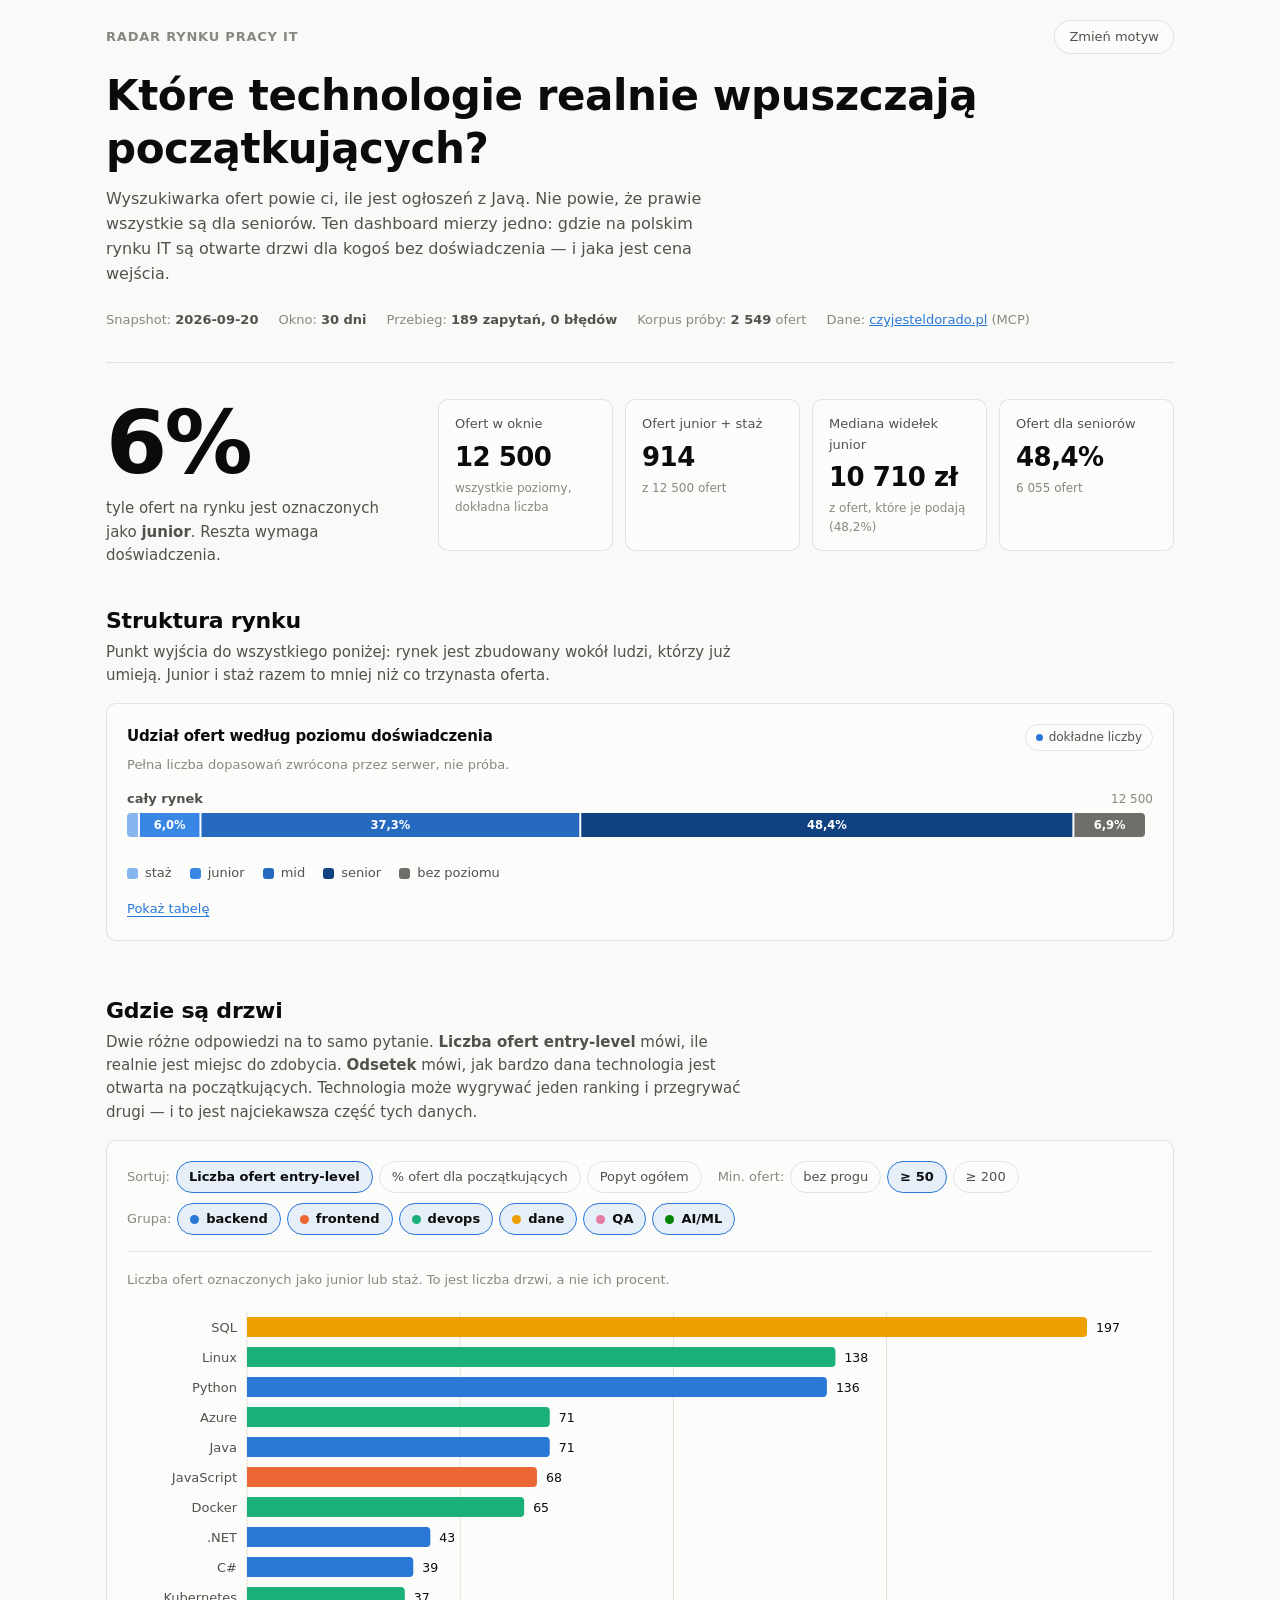
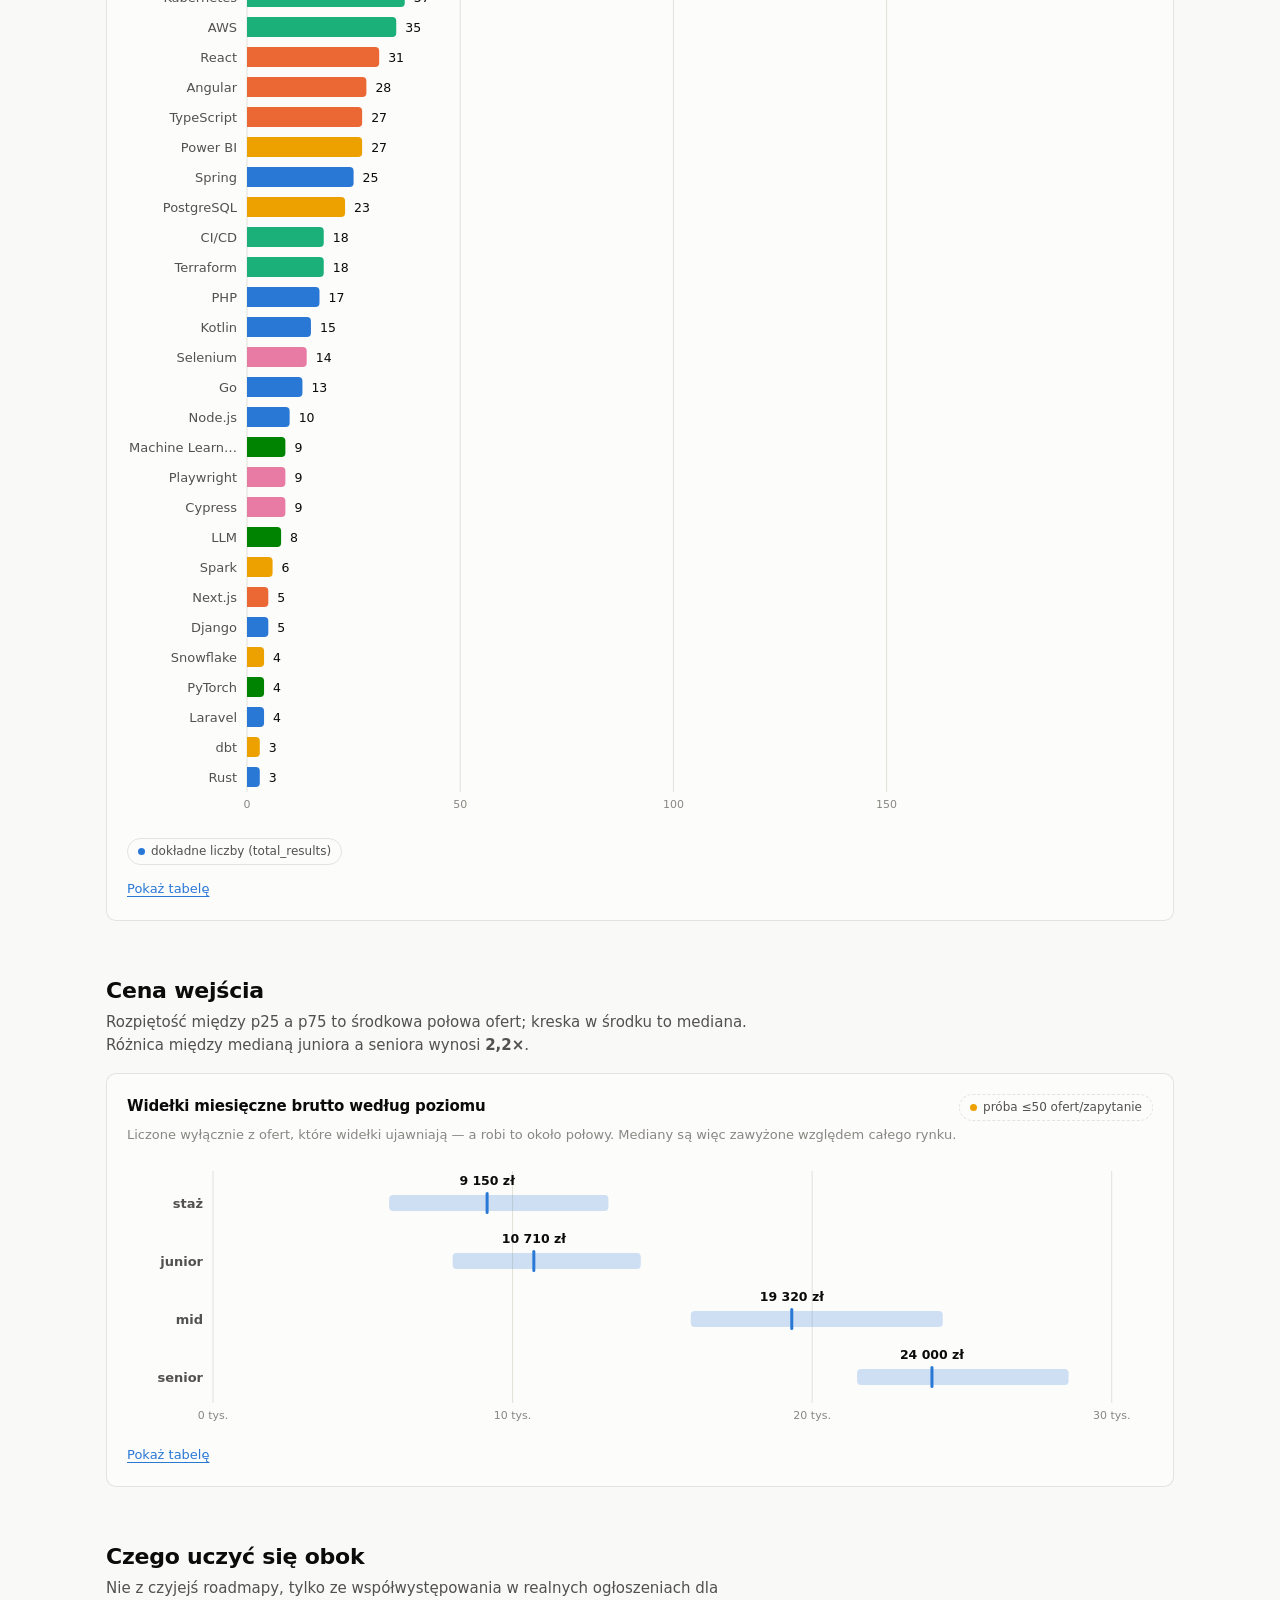
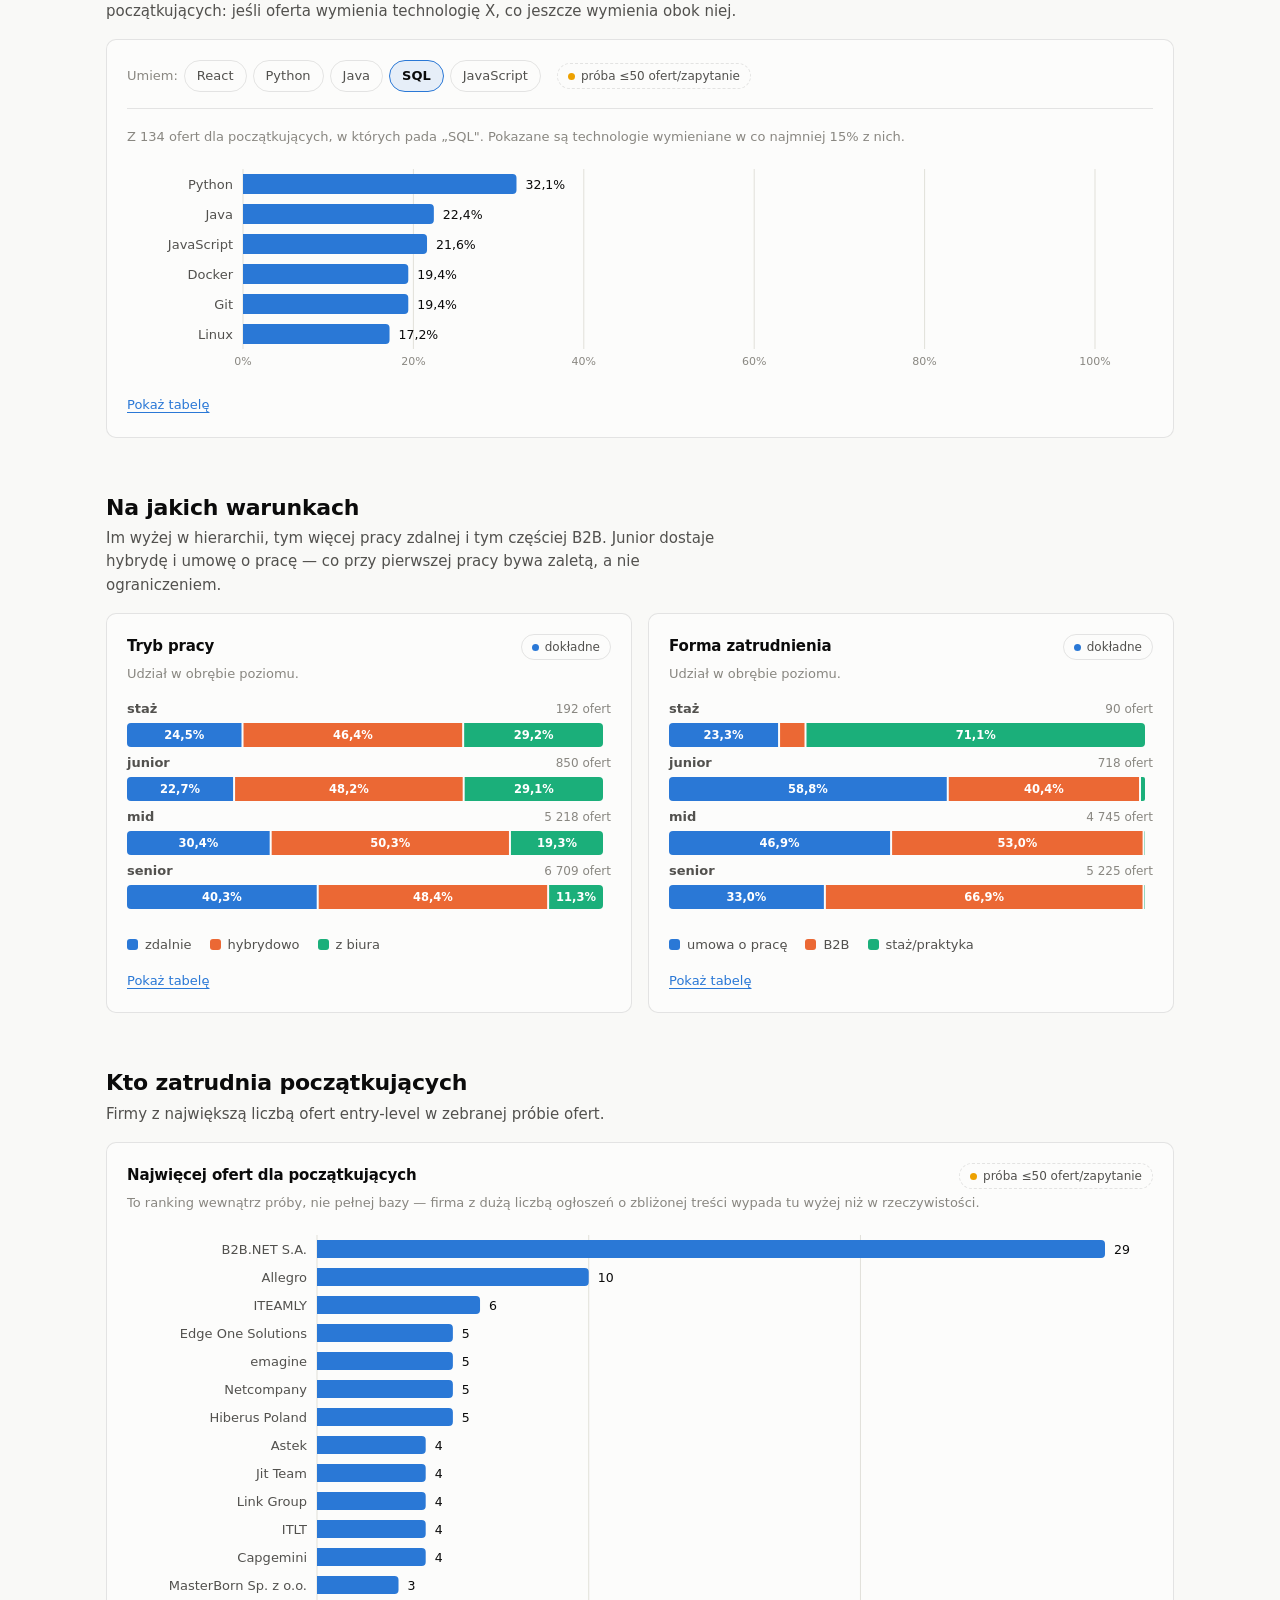
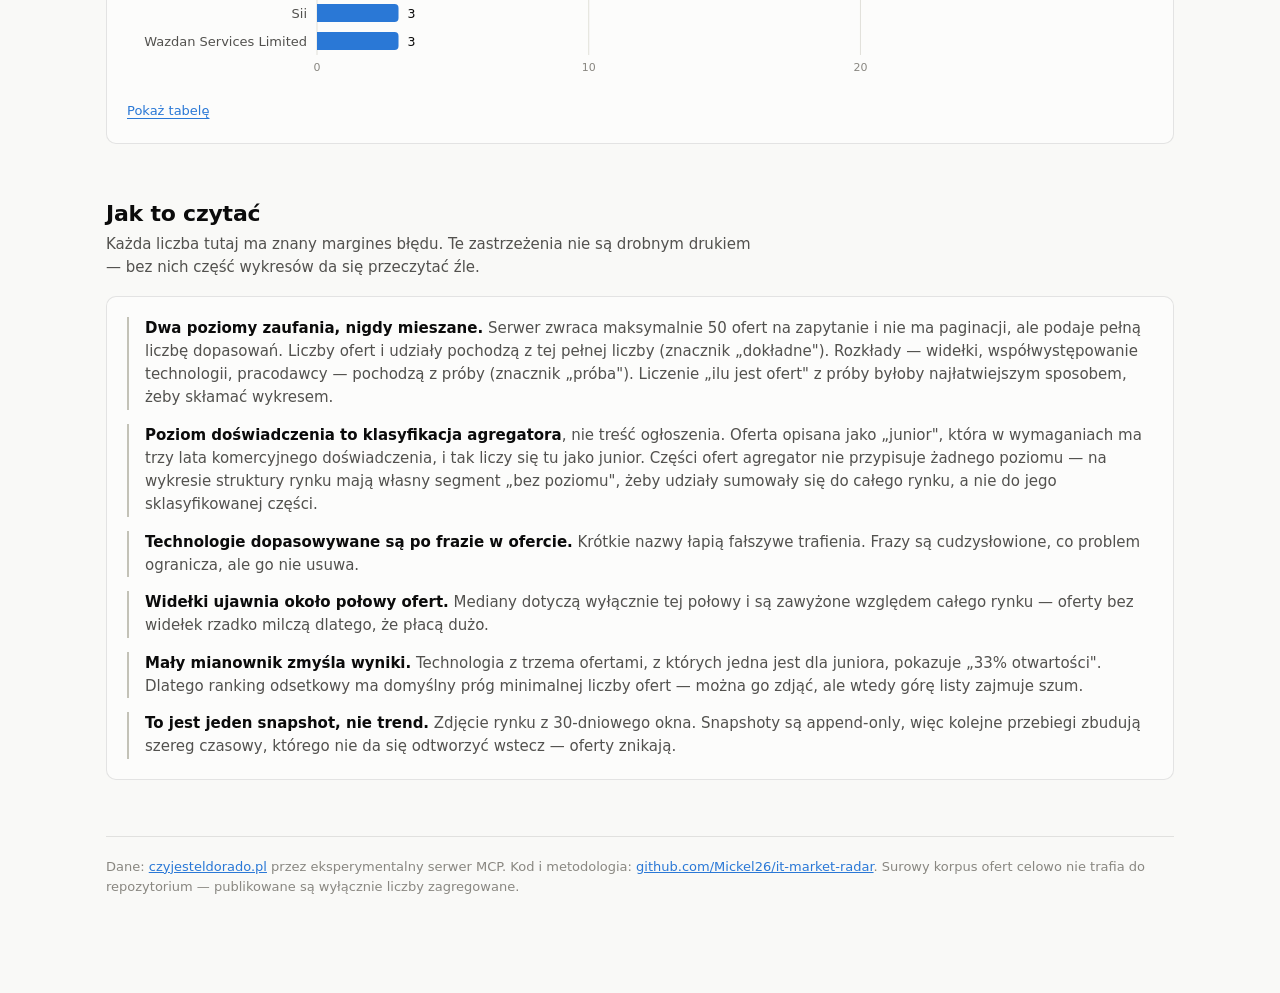
==== index.html @ ca0ede4a "Dashboard: przegladarka pojedynczego snapshotu Statyczna strona bez zaleznosci i bez build stepu — H" ====
<!DOCTYPE html>
<html lang="pl">
  <head>
    <meta charset="utf-8" />
    <meta name="viewport" content="width=device-width, initial-scale=1" />
    <title>Radar rynku pracy IT</title>
    <meta
      name="description"
      content="Które technologie realnie wpuszczają początkujących na polskim rynku IT — policzone z ofert pracy, nie z opinii."
    />
    <link rel="stylesheet" href="assets/dashboard.css" />
    <link
      rel="icon"
      href="data:image/svg+xml,%3Csvg xmlns='http://www.w3.org/2000/svg' viewBox='0 0 32 32'%3E%3Ccircle cx='16' cy='16' r='13' fill='none' stroke='%232a78d6' stroke-width='2.5'/%3E%3Ccircle cx='16' cy='16' r='4' fill='%232a78d6'/%3E%3C/svg%3E"
    />
  </head>
  <body>
    <div class="wrap">
      <div class="topbar">
        <span class="brand">Radar rynku pracy IT</span>
        <button id="theme-toggle" class="theme-toggle" type="button">Zmień motyw</button>
      </div>

      <header class="intro">
        <h1>Które technologie realnie wpuszczają początkujących?</h1>
        <p class="lede">
          Wyszukiwarka ofert powie ci, ile jest ogłoszeń z Javą. Nie powie, że prawie wszystkie są dla seniorów. Ten
          dashboard mierzy jedno: gdzie na polskim rynku IT są otwarte drzwi dla kogoś bez doświadczenia — i jaka jest
          cena wejścia.
        </p>
        <div class="run-meta">
          <span>Snapshot: <b id="run-date">—</b></span>
          <span>Okno: <b id="run-window">—</b></span>
          <span>Przebieg: <b id="run-queries">—</b></span>
          <span>Korpus próby: <b id="run-corpus">—</b> ofert</span>
          <span>Dane: <a href="https://czyjesteldorado.pl">czyjesteldorado.pl</a> (MCP)</span>
        </div>
      </header>

      <div id="status" class="loading">Wczytuję raport…</div>

      <main id="dashboard" hidden>
        <!-- ---------------------------------------------------- liczba wiodaca -->
        <div class="hero">
          <div class="hero-figure">
            <div class="hero-value" id="hero-value">—</div>
            <div class="hero-label">
              tyle ofert na rynku jest oznaczonych jako <b>junior</b>. Reszta wymaga doświadczenia.
            </div>
          </div>
          <div class="tiles" id="tiles"></div>
        </div>

        <!-- ------------------------------------------------------ struktura -->
        <section id="rynek">
          <div class="sec-head">
            <h2>Struktura rynku</h2>
            <p>
              Punkt wyjścia do wszystkiego poniżej: rynek jest zbudowany wokół ludzi, którzy już umieją. Junior i staż
              razem to mniej niż co trzynasta oferta.
            </p>
          </div>
          <div class="card">
            <div class="card-head">
              <h3>Udział ofert według poziomu doświadczenia</h3>
              <span class="src src-exact">dokładne liczby</span>
            </div>
            <p class="card-sub">Pełna liczba dopasowań zwrócona przez serwer, nie próba.</p>
            <div class="chart" id="chart-market"></div>
            <div id="market-toggle" style="margin-top: 14px"></div>
            <div id="table-market"></div>
          </div>
        </section>

        <!-- ------------------------------------------------------- ranking -->
        <section id="technologie">
          <div class="sec-head">
            <h2>Gdzie są drzwi</h2>
            <p>
              Dwie różne odpowiedzi na to samo pytanie. <b>Liczba ofert entry-level</b> mówi, ile realnie jest miejsc do
              zdobycia. <b>Odsetek</b> mówi, jak bardzo dana technologia jest otwarta na początkujących. Technologia
              może wygrywać jeden ranking i przegrywać drugi — i to jest najciekawsza część tych danych.
            </p>
          </div>
          <div class="card">
            <div class="controls">
              <div class="ctrl-group">
                <span class="ctrl-label">Sortuj:</span>
                <span id="tech-sort" class="ctrl-group"></span>
              </div>
              <div class="ctrl-group">
                <span class="ctrl-label">Min. ofert:</span>
                <span id="tech-min" class="ctrl-group"></span>
              </div>
              <div class="ctrl-group">
                <span class="ctrl-label">Grupa:</span>
                <span id="tech-groups" class="ctrl-group"></span>
              </div>
            </div>
            <p class="card-sub" id="tech-note"></p>
            <div class="chart" id="chart-tech"></div>
            <div class="legend" style="margin-top: 16px">
              <span class="src src-exact">dokładne liczby (total_results)</span>
            </div>
            <div id="tech-toggle" style="margin-top: 12px"></div>
            <div id="table-tech"></div>
          </div>
        </section>

        <!-- --------------------------------------------------------- place -->
        <section id="place">
          <div class="sec-head">
            <h2>Cena wejścia</h2>
            <p>
              Rozpiętość między p25 a p75 to środkowa połowa ofert; kreska w środku to mediana. Różnica między medianą
              juniora a seniora wynosi <b id="salary-gap">—</b>.
            </p>
          </div>
          <div class="card">
            <div class="card-head">
              <h3>Widełki miesięczne brutto według poziomu</h3>
              <span class="src src-sample">próba ≤50 ofert/zapytanie</span>
            </div>
            <p class="card-sub">
              Liczone wyłącznie z ofert, które widełki ujawniają — a robi to około połowy. Mediany są więc zawyżone
              względem całego rynku.
            </p>
            <div class="chart" id="chart-salary"></div>
            <div id="salary-toggle" style="margin-top: 14px"></div>
            <div id="table-salary"></div>
          </div>
        </section>

        <!-- ------------------------------------------------------- sciezki -->
        <section id="sciezki">
          <div class="sec-head">
            <h2>Czego uczyć się obok</h2>
            <p>
              Nie z czyjejś roadmapy, tylko ze współwystępowania w realnych ogłoszeniach dla początkujących: jeśli
              oferta wymienia technologię X, co jeszcze wymienia obok niej.
            </p>
          </div>
          <div class="card">
            <div class="controls">
              <div class="ctrl-group">
                <span class="ctrl-label">Umiem:</span>
                <span id="path-tabs" class="ctrl-group" role="tablist"></span>
              </div>
              <span class="src src-sample">próba ≤50 ofert/zapytanie</span>
            </div>
            <p class="card-sub" id="path-meta"></p>
            <div class="chart" id="chart-path"></div>
            <div id="path-toggle" style="margin-top: 14px"></div>
            <div id="table-path"></div>
          </div>
        </section>

        <!-- ------------------------------------------------- tryb i kontrakt -->
        <section id="warunki">
          <div class="sec-head">
            <h2>Na jakich warunkach</h2>
            <p>
              Im wyżej w hierarchii, tym więcej pracy zdalnej i tym częściej B2B. Junior dostaje hybrydę i umowę o
              pracę — co przy pierwszej pracy bywa zaletą, a nie ograniczeniem.
            </p>
          </div>
          <div class="two-col">
            <div class="card">
              <div class="card-head">
                <h3>Tryb pracy</h3>
                <span class="src src-exact">dokładne</span>
              </div>
              <p class="card-sub">Udział w obrębie poziomu.</p>
              <div class="chart" id="chart-modes"></div>
              <div id="modes-toggle" style="margin-top: 14px"></div>
              <div id="table-modes"></div>
            </div>
            <div class="card">
              <div class="card-head">
                <h3>Forma zatrudnienia</h3>
                <span class="src src-exact">dokładne</span>
              </div>
              <p class="card-sub">Udział w obrębie poziomu.</p>
              <div class="chart" id="chart-contracts"></div>
              <div id="contracts-toggle" style="margin-top: 14px"></div>
              <div id="table-contracts"></div>
            </div>
          </div>
        </section>

        <!-- ---------------------------------------------------- pracodawcy -->
        <section id="pracodawcy">
          <div class="sec-head">
            <h2>Kto zatrudnia początkujących</h2>
            <p>Firmy z największą liczbą ofert entry-level w zebranej próbie ofert.</p>
          </div>
          <div class="card">
            <div class="card-head">
              <h3>Najwięcej ofert dla początkujących</h3>
              <span class="src src-sample">próba ≤50 ofert/zapytanie</span>
            </div>
            <p class="card-sub">
              To ranking wewnątrz próby, nie pełnej bazy — firma z dużą liczbą ogłoszeń o zbliżonej treści wypada tu
              wyżej niż w rzeczywistości.
            </p>
            <div class="chart" id="chart-employers"></div>
            <div id="employers-toggle" style="margin-top: 14px"></div>
            <div id="table-employers"></div>
          </div>
        </section>

        <!-- --------------------------------------------------- zastrzezenia -->
        <section id="zastrzezenia" class="caveats">
          <div class="sec-head">
            <h2>Jak to czytać</h2>
            <p>
              Każda liczba tutaj ma znany margines błędu. Te zastrzeżenia nie są drobnym drukiem — bez nich część
              wykresów da się przeczytać źle.
            </p>
          </div>
          <div class="card">
            <ul>
              <li>
                <b>Dwa poziomy zaufania, nigdy mieszane.</b> Serwer zwraca maksymalnie 50 ofert na zapytanie i nie ma
                paginacji, ale podaje pełną liczbę dopasowań. Liczby ofert i udziały pochodzą z tej pełnej liczby
                (znacznik „dokładne"). Rozkłady — widełki, współwystępowanie technologii, pracodawcy — pochodzą z próby
                (znacznik „próba"). Liczenie „ilu jest ofert" z próby byłoby najłatwiejszym sposobem, żeby skłamać
                wykresem.
              </li>
              <li>
                <b>Poziom doświadczenia to klasyfikacja agregatora</b>, nie treść ogłoszenia. Oferta opisana jako
                „junior", która w wymaganiach ma trzy lata komercyjnego doświadczenia, i tak liczy się tu jako junior.
                Części ofert agregator nie przypisuje żadnego poziomu — na wykresie struktury rynku mają własny segment
                „bez poziomu", żeby udziały sumowały się do całego rynku, a nie do jego sklasyfikowanej części.
              </li>
              <li>
                <b>Technologie dopasowywane są po frazie w ofercie.</b> Krótkie nazwy łapią fałszywe trafienia. Frazy są
                cudzysłowione, co problem ogranicza, ale go nie usuwa.
              </li>
              <li>
                <b>Widełki ujawnia około połowy ofert.</b> Mediany dotyczą wyłącznie tej połowy i są zawyżone względem
                całego rynku — oferty bez widełek rzadko milczą dlatego, że płacą dużo.
              </li>
              <li>
                <b>Mały mianownik zmyśla wyniki.</b> Technologia z trzema ofertami, z których jedna jest dla juniora,
                pokazuje „33% otwartości". Dlatego ranking odsetkowy ma domyślny próg minimalnej liczby ofert — można
                go zdjąć, ale wtedy górę listy zajmuje szum.
              </li>
              <li>
                <b>To jest jeden snapshot, nie trend.</b> Zdjęcie rynku z 30-dniowego okna. Snapshoty są append-only,
                więc kolejne przebiegi zbudują szereg czasowy, którego nie da się odtworzyć wstecz — oferty znikają.
              </li>
            </ul>
          </div>
        </section>

        <footer>
          Dane: <a href="https://czyjesteldorado.pl">czyjesteldorado.pl</a> przez eksperymentalny serwer MCP. Kod i
          metodologia: <a href="https://github.com/Mickel26/it-market-radar">github.com/Mickel26/it-market-radar</a>.
          Surowy korpus ofert celowo nie trafia do repozytorium — publikowane są wyłącznie liczby zagregowane.
        </footer>
      </main>
    </div>

    <div id="tip" role="tooltip" aria-live="polite"></div>
    <script src="assets/dashboard.js"></script>
  </body>
</html>
---- assets/dashboard.css ----
/* Radar rynku pracy IT — warstwa prezentacji.
 *
 * Kolory sa tokenami CSS, nie hexami rozsianymi po kodzie: dzieki temu
 * przelaczenie motywu nie wymaga przerysowania wykresow (SVG wypelnia sie
 * przez var()). Palety kategoryczna i porzadkowa przeszly walidacje CVD
 * (kontrast, separacja dla protan/deutan/tritan) w obu motywach.
 */

:root {
  color-scheme: light;

  --surface-1: #fcfcfb;
  --page: #f9f9f7;
  --text-primary: #0b0b0b;
  --text-secondary: #52514e;
  --text-muted: #898781;
  --gridline: #e1e0d9;
  --baseline: #c3c2b7;
  --border: rgba(11, 11, 11, 0.1);
  --wash: rgba(11, 11, 11, 0.04);

  /* kategoryczna: identyfikacja (grupa technologii, tryb pracy, kontrakt) */
  --series-1: #2a78d6;
  --series-2: #eb6834;
  --series-3: #1baf7a;
  --series-4: #eda100;
  --series-5: #e87ba4;
  --series-6: #008300;

  /* porzadkowa: poziom doswiadczenia ma naturalna kolejnosc, wiec jeden odcien */
  --level-intern: #86b6ef;
  --level-junior: #3987e5;
  --level-mid: #256abf;
  --level-senior: #104281;
  /* poza rampa porzadkowa: "nieokreslony" to brak danych, nie kolejny szczebel.
     Ten sam szary w obu motywach — biala etykieta czyta sie na nim zawsze. */
  --level-unknown: #6f6e69;

  --accent: #2a78d6;
  --accent-wash: rgba(42, 120, 214, 0.1);

  --radius: 10px;
  --maxw: 1100px;
}

@media (prefers-color-scheme: dark) {
  :root:where(:not([data-theme="light"])) {
    color-scheme: dark;

    --surface-1: #1a1a19;
    --page: #0d0d0d;
    --text-primary: #ffffff;
    --text-secondary: #c3c2b7;
    --text-muted: #898781;
    --gridline: #2c2c2a;
    --baseline: #383835;
    --border: rgba(255, 255, 255, 0.1);
    --wash: rgba(255, 255, 255, 0.05);

    --series-1: #3987e5;
    --series-2: #d95926;
    --series-3: #199e70;
    --series-4: #c98500;
    --series-5: #d55181;
    --series-6: #008300;

    --level-intern: #b7d3f6;
    --level-junior: #6da7ec;
    --level-mid: #2a78d6;
    --level-senior: #184f95;

    --accent: #3987e5;
    --accent-wash: rgba(57, 135, 229, 0.16);
  }
}

:root[data-theme="dark"] {
  color-scheme: dark;

  --surface-1: #1a1a19;
  --page: #0d0d0d;
  --text-primary: #ffffff;
  --text-secondary: #c3c2b7;
  --text-muted: #898781;
  --gridline: #2c2c2a;
  --baseline: #383835;
  --border: rgba(255, 255, 255, 0.1);
  --wash: rgba(255, 255, 255, 0.05);

  --series-1: #3987e5;
  --series-2: #d95926;
  --series-3: #199e70;
  --series-4: #c98500;
  --series-5: #d55181;
  --series-6: #008300;

  --level-intern: #b7d3f6;
  --level-junior: #6da7ec;
  --level-mid: #2a78d6;
  --level-senior: #184f95;

  --accent: #3987e5;
  --accent-wash: rgba(57, 135, 229, 0.16);
}

* {
  box-sizing: border-box;
}

body {
  margin: 0;
  background: var(--page);
  color: var(--text-primary);
  font-family: system-ui, -apple-system, "Segoe UI", sans-serif;
  font-size: 15px;
  line-height: 1.55;
  -webkit-text-size-adjust: 100%;
}

.wrap {
  max-width: var(--maxw);
  margin: 0 auto;
  padding: 0 16px 96px;
}

a {
  color: var(--accent);
}

h1,
h2,
h3 {
  line-height: 1.25;
  letter-spacing: -0.01em;
  margin: 0;
}

/* ---------- naglowek ---------- */

.topbar {
  display: flex;
  align-items: center;
  justify-content: space-between;
  gap: 16px;
  padding: 20px 0 8px;
  flex-wrap: wrap;
}

.brand {
  font-size: 13px;
  font-weight: 600;
  letter-spacing: 0.06em;
  text-transform: uppercase;
  color: var(--text-muted);
}

.theme-toggle {
  border: 1px solid var(--border);
  background: var(--surface-1);
  color: var(--text-secondary);
  border-radius: 999px;
  padding: 6px 14px;
  font: inherit;
  font-size: 13px;
  cursor: pointer;
}

.theme-toggle:hover {
  background: var(--wash);
}

header.intro {
  padding: 8px 0 32px;
  border-bottom: 1px solid var(--border);
  margin-bottom: 36px;
}

header.intro h1 {
  font-size: clamp(28px, 5vw, 42px);
  margin-bottom: 12px;
}

.lede {
  color: var(--text-secondary);
  max-width: 62ch;
  margin: 0 0 24px;
  font-size: 16px;
}

.run-meta {
  display: flex;
  gap: 8px 20px;
  flex-wrap: wrap;
  font-size: 13px;
  color: var(--text-muted);
}

.run-meta b {
  color: var(--text-secondary);
  font-weight: 600;
}

/* ---------- liczba wiodaca + kafelki ---------- */

.hero {
  display: grid;
  grid-template-columns: minmax(200px, 300px) 1fr;
  gap: 32px;
  align-items: start;
  margin-bottom: 40px;
}

.hero-figure .hero-value {
  font-size: clamp(56px, 11vw, 88px);
  font-weight: 650;
  line-height: 1;
  letter-spacing: -0.03em;
}

.hero-figure .hero-label {
  color: var(--text-secondary);
  margin-top: 10px;
  max-width: 30ch;
}

.tiles {
  display: grid;
  grid-template-columns: repeat(auto-fit, minmax(150px, 1fr));
  gap: 12px;
}

.tile {
  background: var(--surface-1);
  border: 1px solid var(--border);
  border-radius: var(--radius);
  padding: 14px 16px;
}

.tile .t-label {
  font-size: 13px;
  color: var(--text-secondary);
}

.tile .t-value {
  font-size: 26px;
  font-weight: 620;
  letter-spacing: -0.02em;
  margin-top: 2px;
}

.tile .t-note {
  font-size: 12px;
  color: var(--text-muted);
  margin-top: 2px;
}

/* ---------- karty wykresow ---------- */

section {
  margin-bottom: 56px;
  scroll-margin-top: 16px;
}

.sec-head {
  margin-bottom: 16px;
}

.sec-head h2 {
  font-size: 22px;
  margin-bottom: 6px;
}

.sec-head p {
  color: var(--text-secondary);
  margin: 0;
  max-width: 68ch;
}

.card {
  background: var(--surface-1);
  border: 1px solid var(--border);
  border-radius: var(--radius);
  padding: 20px;
}

.card + .card {
  margin-top: 16px;
}

.card-head {
  display: flex;
  align-items: baseline;
  justify-content: space-between;
  gap: 12px;
  flex-wrap: wrap;
  margin-bottom: 4px;
}

.card h3 {
  font-size: 15px;
  font-weight: 620;
}

.card-sub {
  color: var(--text-muted);
  font-size: 13px;
  margin: 0 0 16px;
}

.two-col {
  display: grid;
  grid-template-columns: repeat(auto-fit, minmax(320px, 1fr));
  gap: 16px;
}

.two-col .card + .card {
  margin-top: 0;
}

/* ---------- znacznik zrodla danych ---------- */

.src {
  display: inline-flex;
  align-items: center;
  gap: 6px;
  font-size: 12px;
  border-radius: 999px;
  padding: 3px 10px;
  border: 1px solid var(--border);
  color: var(--text-secondary);
  white-space: nowrap;
}

.src::before {
  content: "";
  width: 7px;
  height: 7px;
  border-radius: 50%;
  flex: none;
}

.src-exact::before {
  background: var(--series-1);
}

.src-sample::before {
  background: var(--series-4);
}

.src-sample {
  border-style: dashed;
}

/* ---------- sterowanie ---------- */

.controls {
  display: flex;
  gap: 10px 16px;
  flex-wrap: wrap;
  align-items: center;
  margin-bottom: 18px;
  padding-bottom: 16px;
  border-bottom: 1px solid var(--border);
}

.ctrl-group {
  display: flex;
  gap: 6px;
  align-items: center;
  flex-wrap: wrap;
}

.ctrl-label {
  font-size: 13px;
  color: var(--text-muted);
}

.chip {
  border: 1px solid var(--border);
  background: transparent;
  color: var(--text-secondary);
  border-radius: 999px;
  padding: 5px 12px;
  font: inherit;
  font-size: 13px;
  cursor: pointer;
  display: inline-flex;
  align-items: center;
  gap: 7px;
}

.chip:hover {
  background: var(--wash);
}

.chip[aria-pressed="true"],
.chip[aria-selected="true"] {
  background: var(--accent-wash);
  border-color: var(--accent);
  color: var(--text-primary);
  font-weight: 560;
}

.chip .dot {
  width: 9px;
  height: 9px;
  border-radius: 50%;
  flex: none;
}

.chip:focus-visible,
.theme-toggle:focus-visible,
.linkish:focus-visible,
[data-hit]:focus-visible {
  outline: 2px solid var(--accent);
  outline-offset: 2px;
}

.linkish {
  background: none;
  border: none;
  padding: 0;
  font: inherit;
  font-size: 13px;
  color: var(--accent);
  cursor: pointer;
  text-decoration: underline;
  text-underline-offset: 3px;
}

/* ---------- wykresy ---------- */

.chart {
  width: 100%;
}

.chart svg {
  display: block;
  width: 100%;
  overflow: visible;
}

[data-hit] {
  cursor: default;
}

.legend {
  display: flex;
  gap: 8px 18px;
  flex-wrap: wrap;
  margin-top: 14px;
  font-size: 13px;
  color: var(--text-secondary);
}

.legend-item {
  display: inline-flex;
  align-items: center;
  gap: 7px;
}

.legend-key {
  width: 11px;
  height: 11px;
  border-radius: 3px;
  flex: none;
}

/* ---------- tabela (bliznak kazdego wykresu) ---------- */

.table-wrap {
  margin-top: 16px;
  overflow-x: auto;
}

table {
  border-collapse: collapse;
  width: 100%;
  font-size: 13px;
  font-variant-numeric: tabular-nums;
}

caption {
  text-align: left;
  color: var(--text-muted);
  font-size: 12px;
  padding-bottom: 8px;
}

th,
td {
  text-align: right;
  padding: 7px 10px;
  border-bottom: 1px solid var(--gridline);
  white-space: nowrap;
}

th:first-child,
td:first-child {
  text-align: left;
}

thead th {
  color: var(--text-muted);
  font-weight: 560;
  border-bottom-color: var(--baseline);
}

tbody tr:hover {
  background: var(--wash);
}

[hidden] {
  display: none !important;
}

/* ---------- tooltip ---------- */

#tip {
  position: fixed;
  z-index: 50;
  pointer-events: none;
  background: var(--surface-1);
  border: 1px solid var(--border);
  box-shadow: 0 6px 24px rgba(0, 0, 0, 0.14);
  border-radius: 8px;
  padding: 9px 11px;
  font-size: 13px;
  max-width: 270px;
  opacity: 0;
  transition: opacity 0.1s;
}

#tip[data-show="1"] {
  opacity: 1;
}

#tip .tip-title {
  font-weight: 620;
  margin-bottom: 5px;
}

#tip .tip-row {
  display: flex;
  align-items: center;
  gap: 8px;
  justify-content: space-between;
  color: var(--text-secondary);
}

#tip .tip-row .tip-key {
  display: inline-flex;
  align-items: center;
  gap: 6px;
}

#tip .tip-row .tip-stroke {
  width: 12px;
  height: 2px;
  border-radius: 1px;
  flex: none;
}

#tip .tip-row .tip-val {
  color: var(--text-primary);
  font-weight: 620;
  font-variant-numeric: tabular-nums;
}

#tip .tip-note {
  color: var(--text-muted);
  font-size: 12px;
  margin-top: 5px;
}

/* ---------- zastrzezenia ---------- */

.caveats ul {
  margin: 0;
  padding: 0;
  list-style: none;
  display: grid;
  gap: 14px;
}

.caveats li {
  padding-left: 16px;
  border-left: 2px solid var(--baseline);
  color: var(--text-secondary);
}

.caveats li b {
  color: var(--text-primary);
  font-weight: 600;
}

footer {
  border-top: 1px solid var(--border);
  padding-top: 20px;
  color: var(--text-muted);
  font-size: 13px;
}

.loading,
.error {
  padding: 40px 0;
  color: var(--text-secondary);
}

.error code {
  background: var(--wash);
  padding: 2px 6px;
  border-radius: 4px;
  font-size: 13px;
}

@media (max-width: 720px) {
  .hero {
    grid-template-columns: 1fr;
    gap: 24px;
  }
}

@media (prefers-reduced-motion: reduce) {
  * {
    transition: none !important;
  }
}
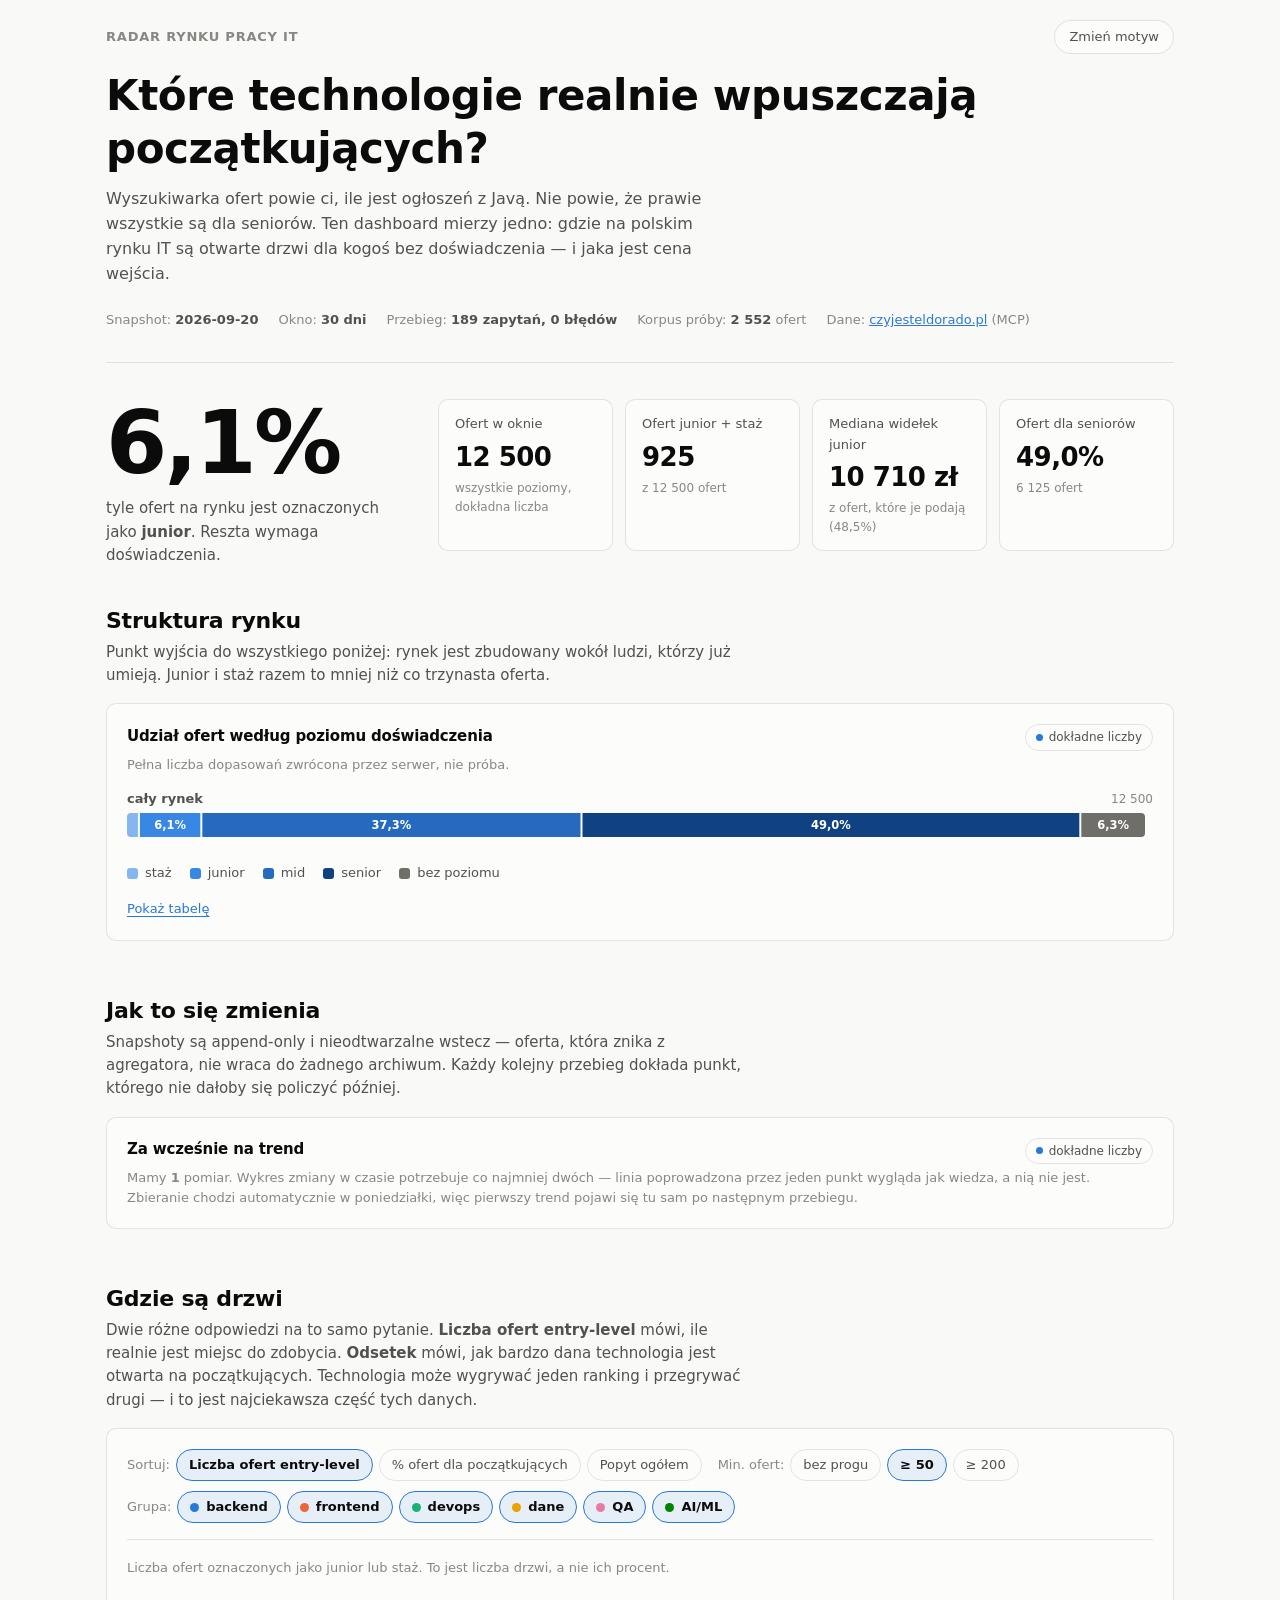
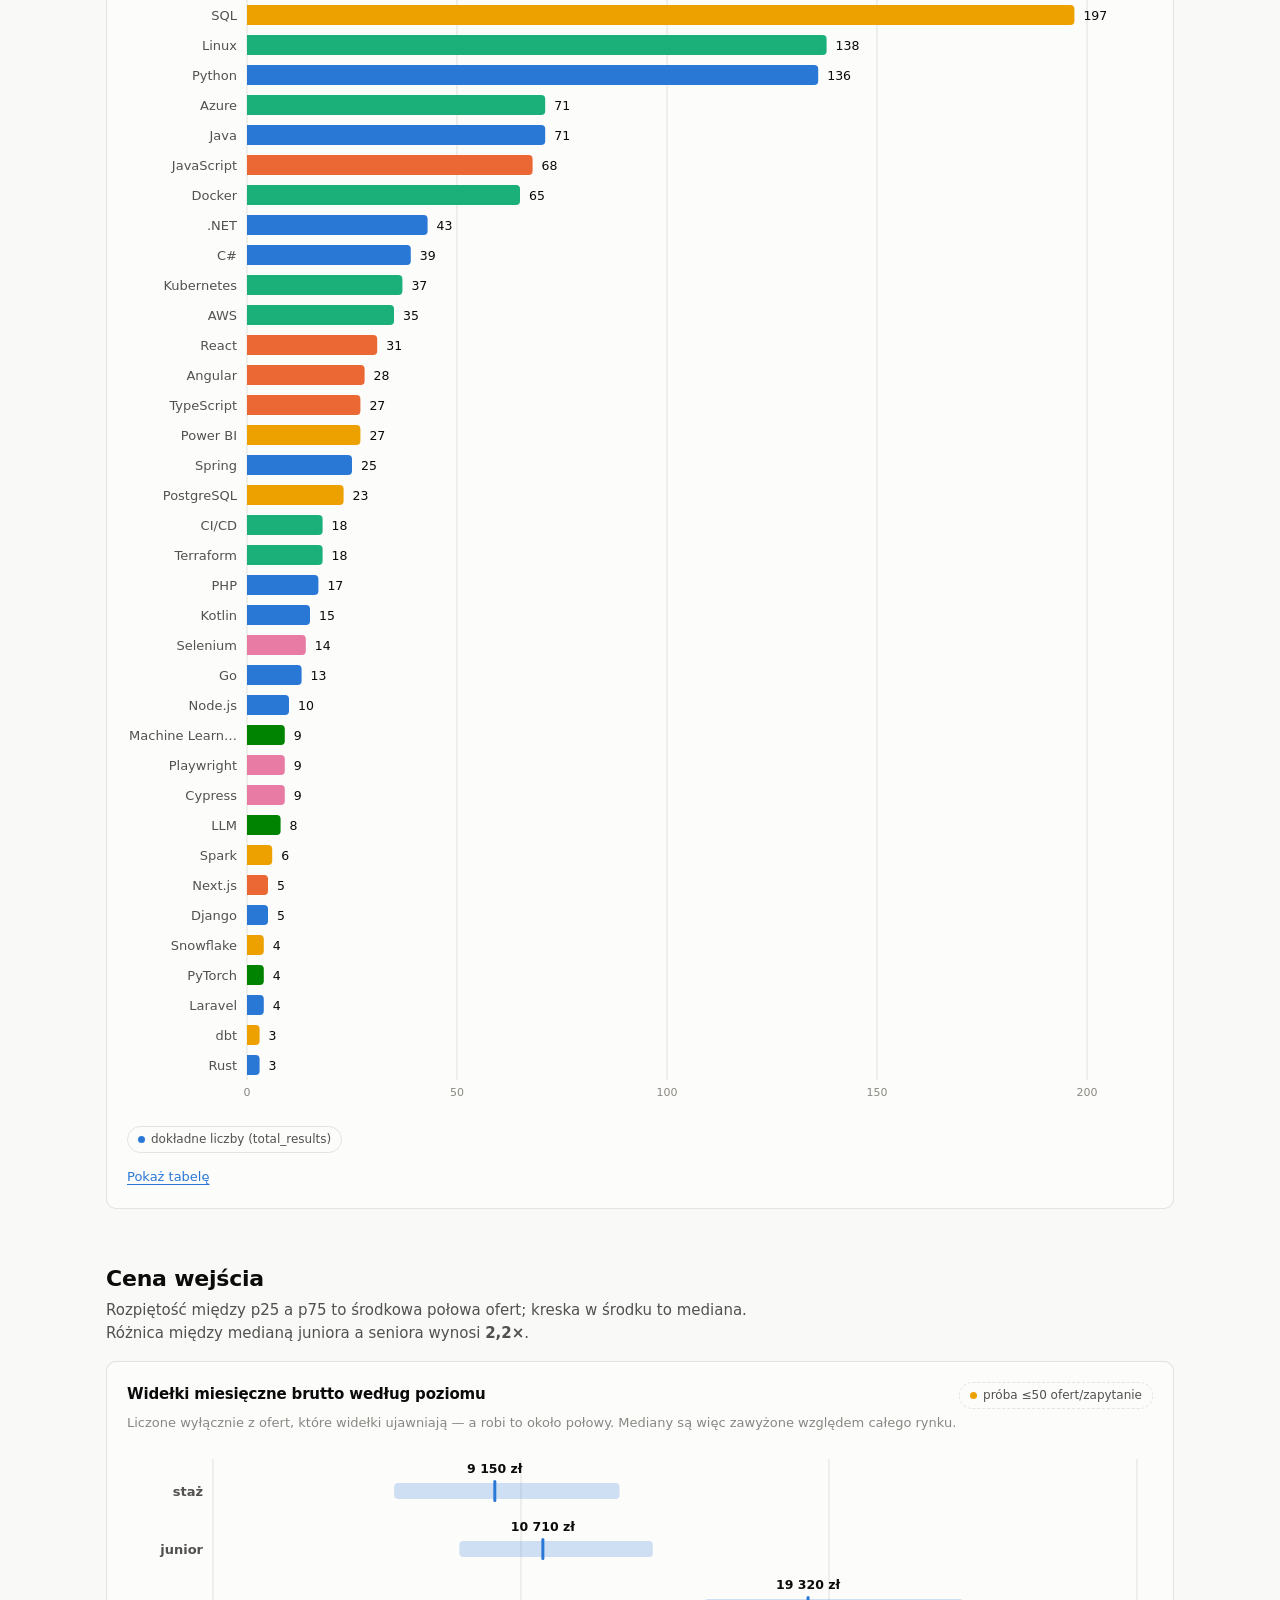
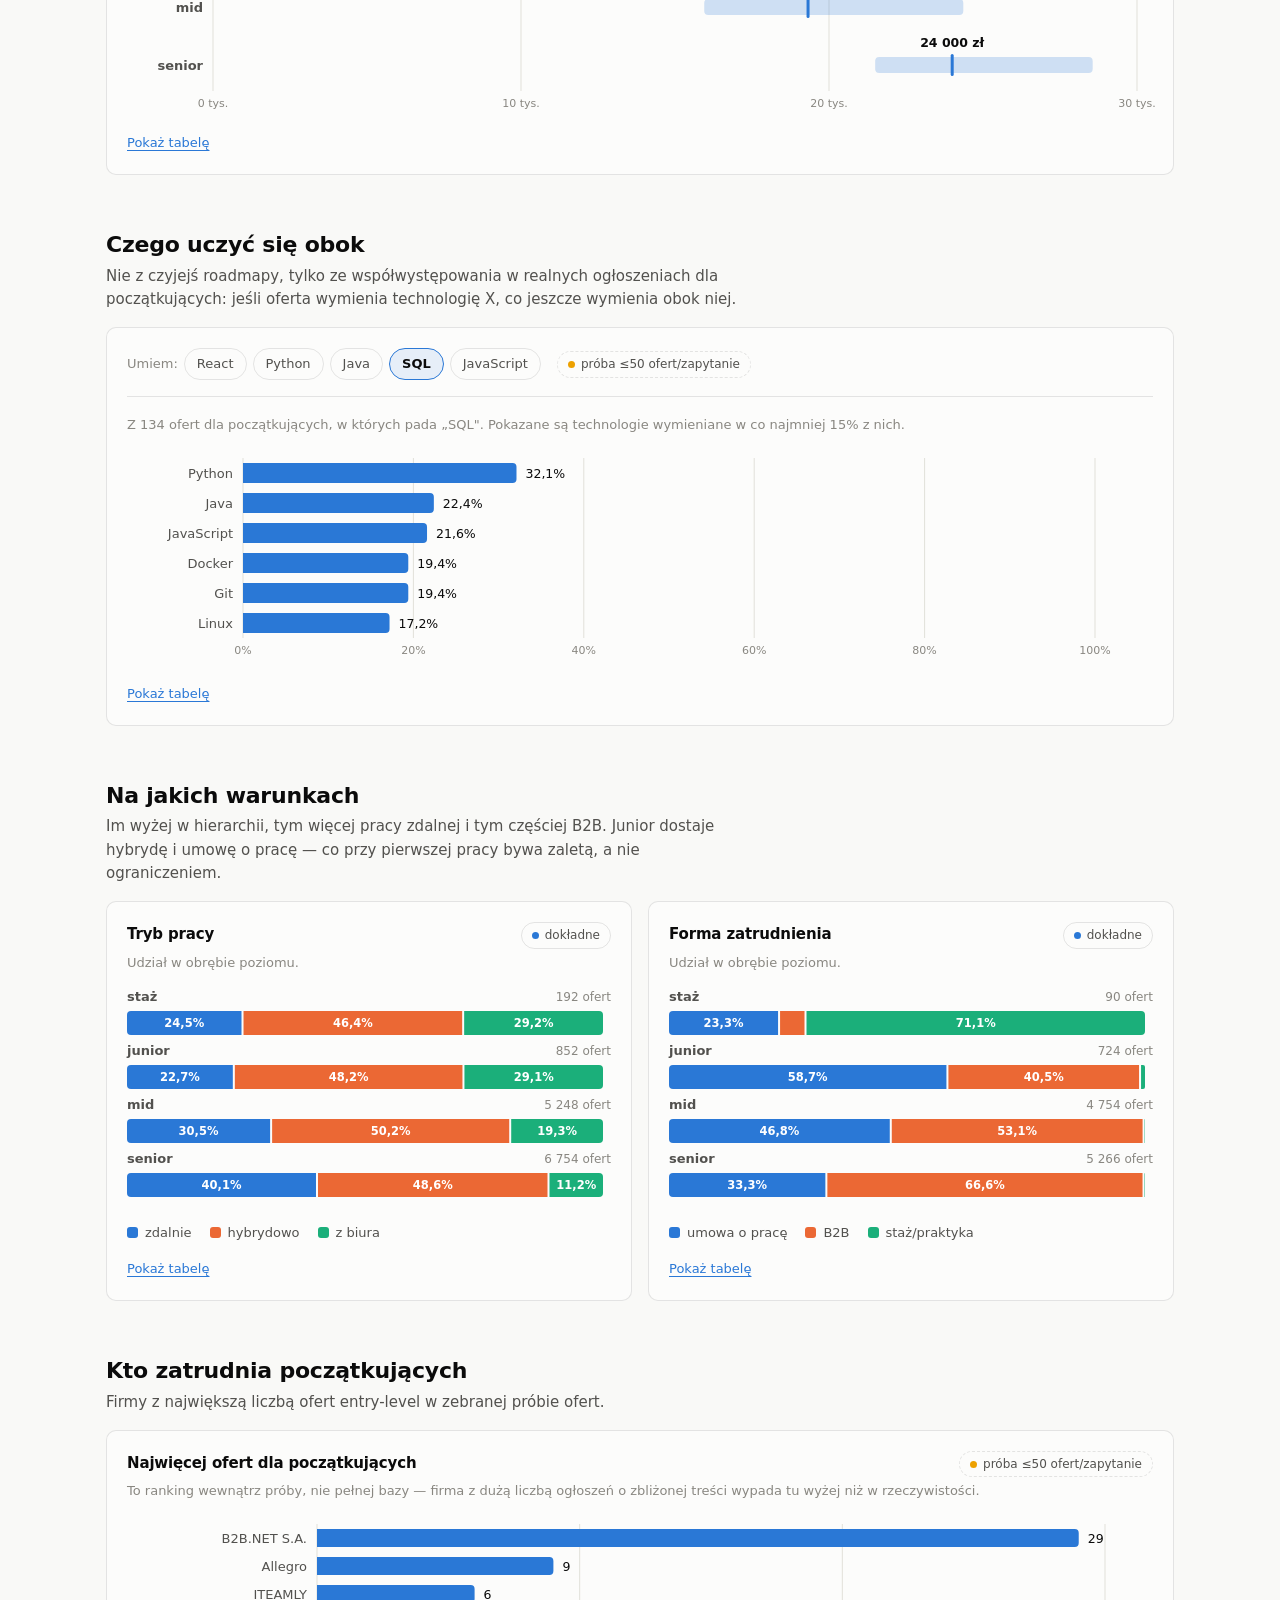
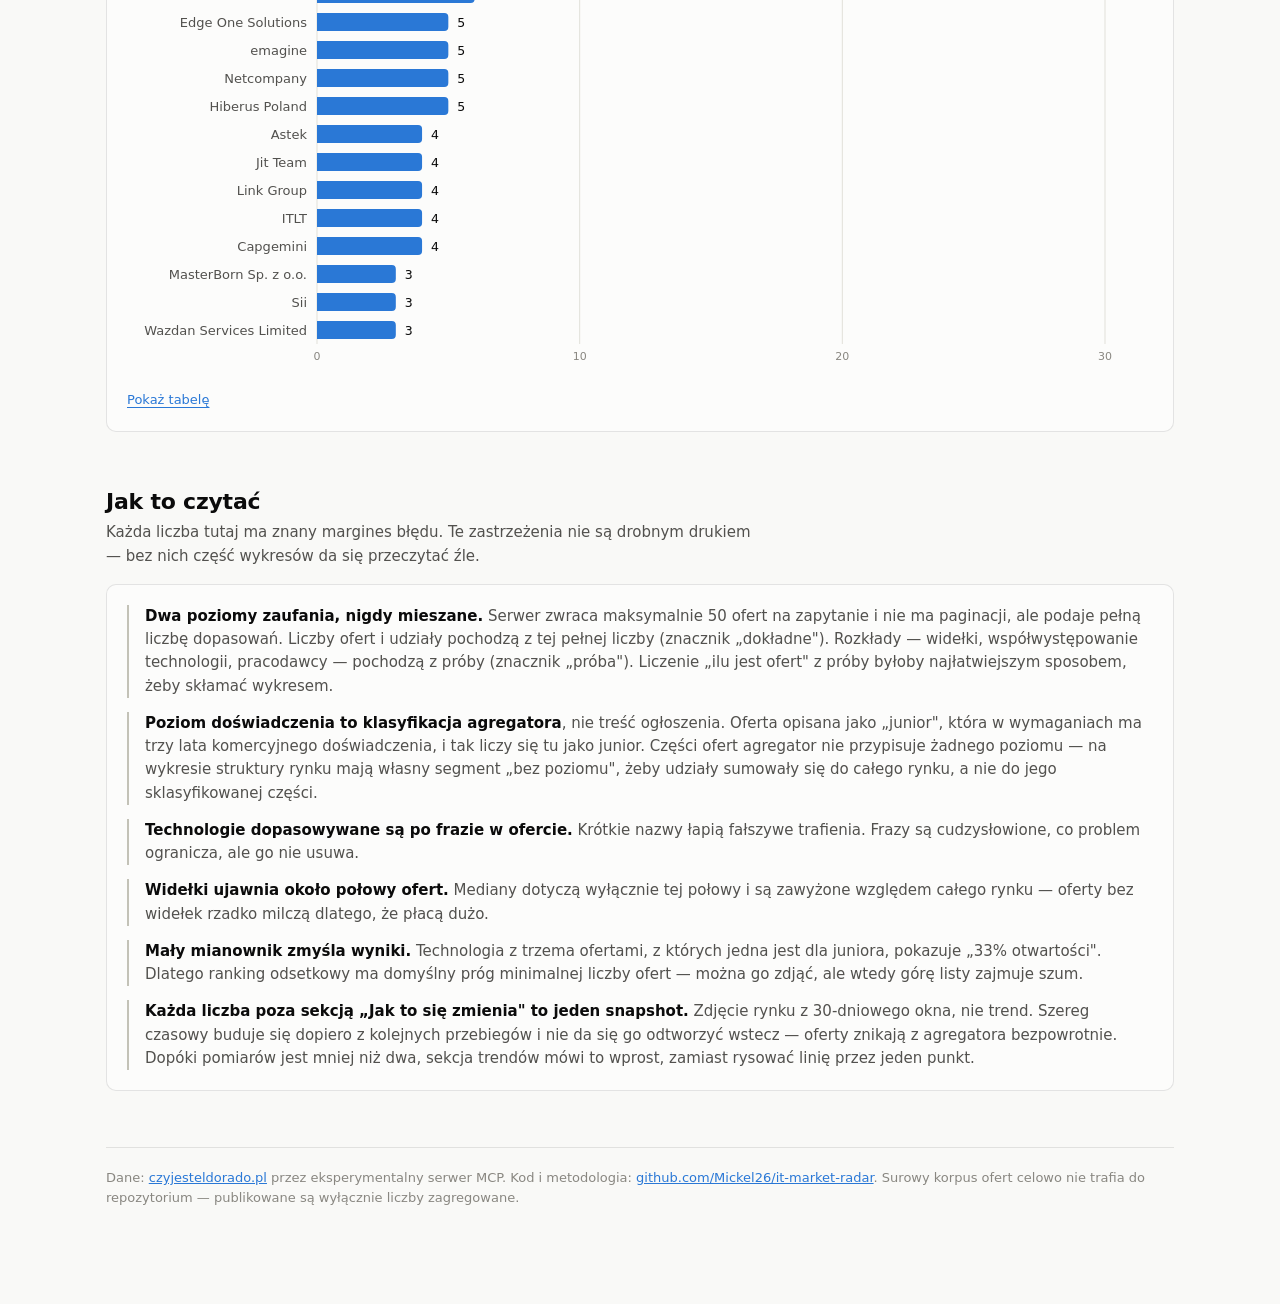
==== commit c7243ea7: "Sekcja trendow na dashboardzie Szereg czasowy liczony w analyze.py do data/reports/trends.json, ze w" ====
--- a/index.html
+++ b/index.html
@@ -72,6 +72,77 @@
           </div>
         </section>
 
+        <!-- -------------------------------------------------------- trendy -->
+        <section id="trendy" hidden>
+          <div class="sec-head">
+            <h2>Jak to się zmienia</h2>
+            <p>
+              Snapshoty są append-only i nieodtwarzalne wstecz — oferta, która znika z agregatora, nie wraca do żadnego
+              archiwum. Każdy kolejny przebieg dokłada punkt, którego nie dałoby się policzyć później.
+            </p>
+          </div>
+
+          <div class="card" id="trend-empty" hidden>
+            <div class="card-head">
+              <h3>Za wcześnie na trend</h3>
+              <span class="src src-exact">dokładne liczby</span>
+            </div>
+            <p class="card-sub" style="margin-bottom: 0">
+              Mamy <b id="trend-count">1</b> pomiar. Wykres zmiany w czasie potrzebuje co najmniej dwóch — linia
+              poprowadzona przez jeden punkt wygląda jak wiedza, a nią nie jest. Zbieranie chodzi automatycznie w
+              poniedziałki, więc pierwszy trend pojawi się tu sam po następnym przebiegu.
+            </p>
+          </div>
+
+          <div id="trend-charts" hidden>
+            <div class="card">
+              <div class="card-head">
+                <h3>Udział ofert dla początkujących</h3>
+                <span class="src src-exact">dokładne liczby</span>
+              </div>
+              <p class="card-sub" id="trend-entry-note"></p>
+              <div class="chart" id="chart-trend-entry"></div>
+              <div id="trend-entry-toggle" style="margin-top: 14px"></div>
+              <div id="table-trend-entry"></div>
+            </div>
+
+            <div class="card">
+              <div class="card-head">
+                <h3>Oferty entry-level według technologii</h3>
+                <span class="src src-exact">dokładne liczby</span>
+              </div>
+              <p class="card-sub">
+                Liczby bezwzględne, nie odsetki — ile realnie jest miejsc do zdobycia. Maksymalnie pięć serii naraz;
+                powyżej tego linie zlewają się w kłębek.
+              </p>
+              <div class="controls">
+                <div class="ctrl-group">
+                  <span class="ctrl-label">Pokaż:</span>
+                  <span id="trend-tech-picker" class="ctrl-group"></span>
+                </div>
+              </div>
+              <div class="chart" id="chart-trend-tech"></div>
+              <div id="trend-tech-legend"></div>
+              <div id="trend-tech-toggle" style="margin-top: 12px"></div>
+              <div id="table-trend-tech"></div>
+            </div>
+
+            <div class="card">
+              <div class="card-head">
+                <h3>Mediana widełek w czasie</h3>
+                <span class="src src-sample">próba ≤50 ofert/zapytanie</span>
+              </div>
+              <p class="card-sub">
+                Osobna karta, bo to jedyny wykres w tej sekcji liczony z próby, a nie z pełnej liczby dopasowań.
+                Porównywanie go z wykresami powyżej byłoby zestawianiem dwóch różnych poziomów zaufania.
+              </p>
+              <div class="chart" id="chart-trend-salary"></div>
+              <div id="trend-salary-toggle" style="margin-top: 14px"></div>
+              <div id="table-trend-salary"></div>
+            </div>
+          </div>
+        </section>
+
         <!-- ------------------------------------------------------- ranking -->
         <section id="technologie">
           <div class="sec-head">
@@ -247,8 +318,10 @@
                 go zdjąć, ale wtedy górę listy zajmuje szum.
               </li>
               <li>
-                <b>To jest jeden snapshot, nie trend.</b> Zdjęcie rynku z 30-dniowego okna. Snapshoty są append-only,
-                więc kolejne przebiegi zbudują szereg czasowy, którego nie da się odtworzyć wstecz — oferty znikają.
+                <b>Każda liczba poza sekcją „Jak to się zmienia" to jeden snapshot.</b> Zdjęcie rynku z 30-dniowego
+                okna, nie trend. Szereg czasowy buduje się dopiero z kolejnych przebiegów i nie da się go odtworzyć
+                wstecz — oferty znikają z agregatora bezpowrotnie. Dopóki pomiarów jest mniej niż dwa, sekcja trendów
+                mówi to wprost, zamiast rysować linię przez jeden punkt.
               </li>
             </ul>
           </div>
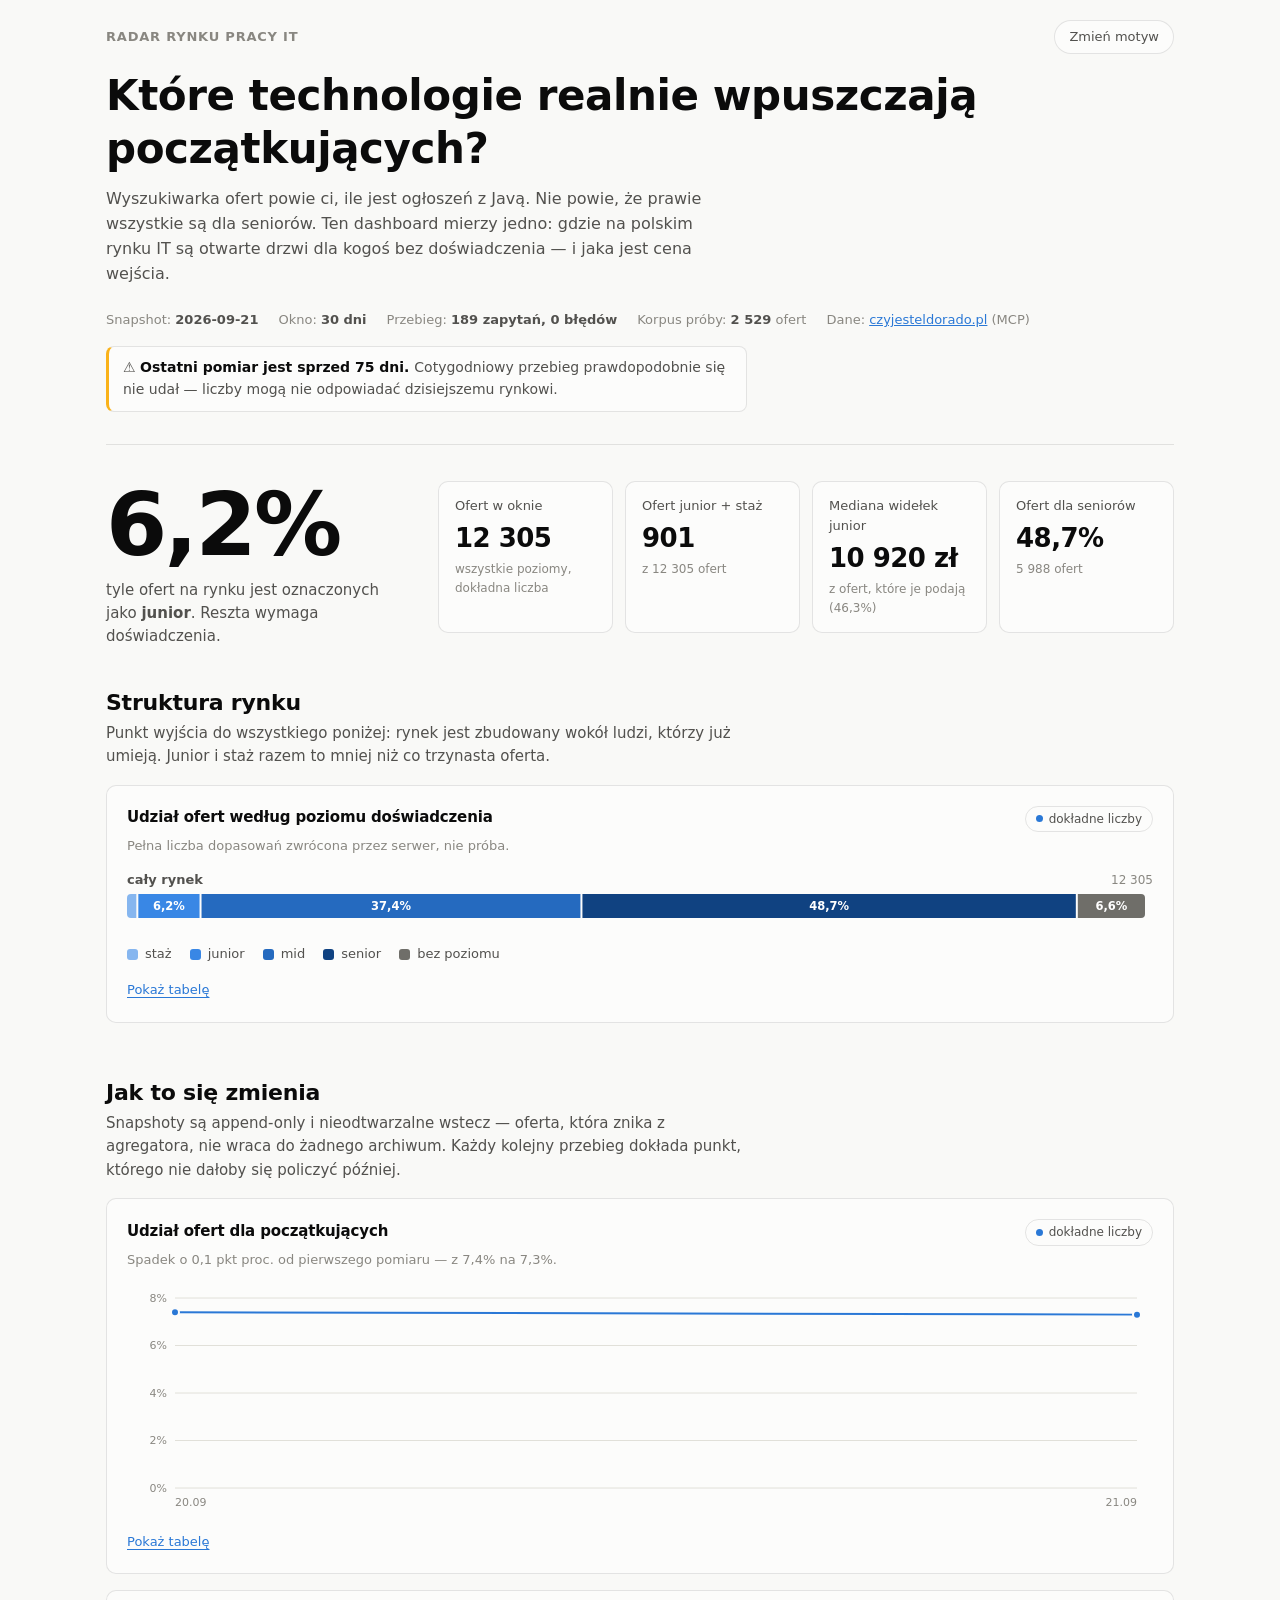
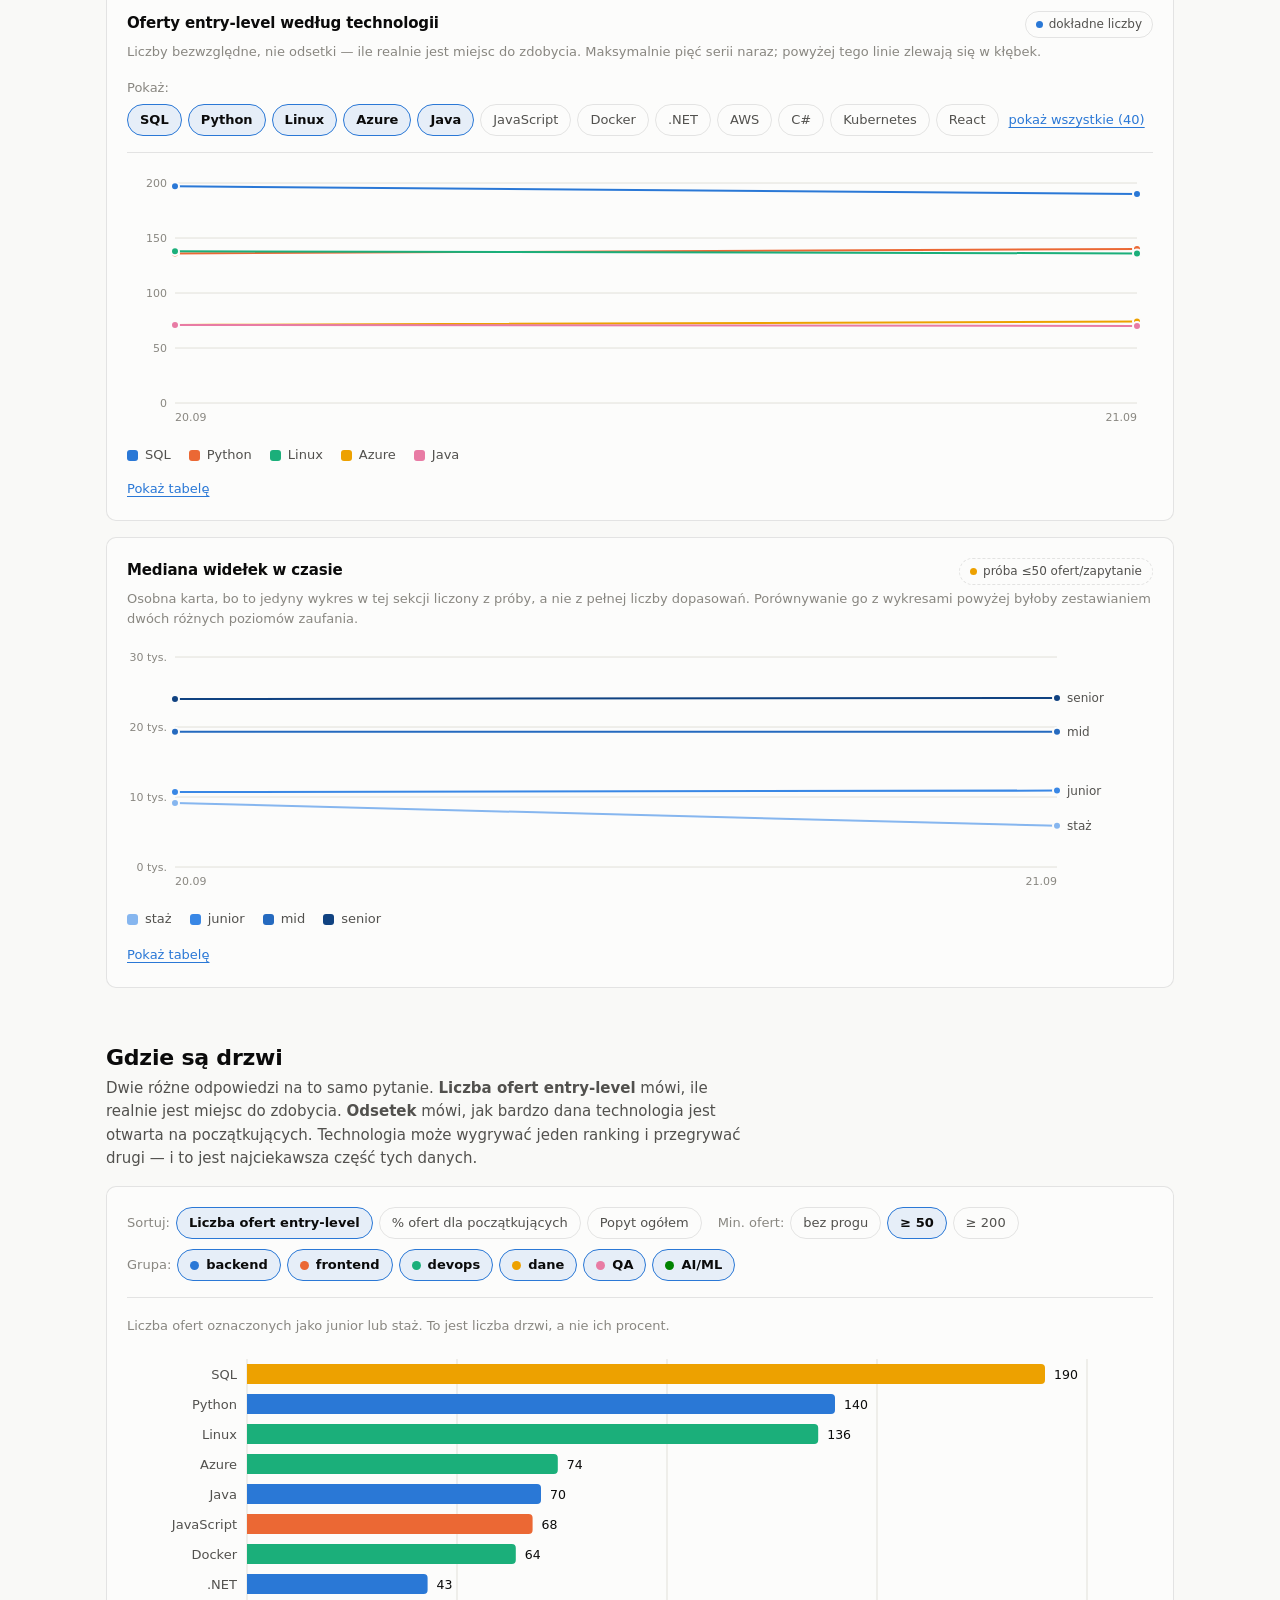
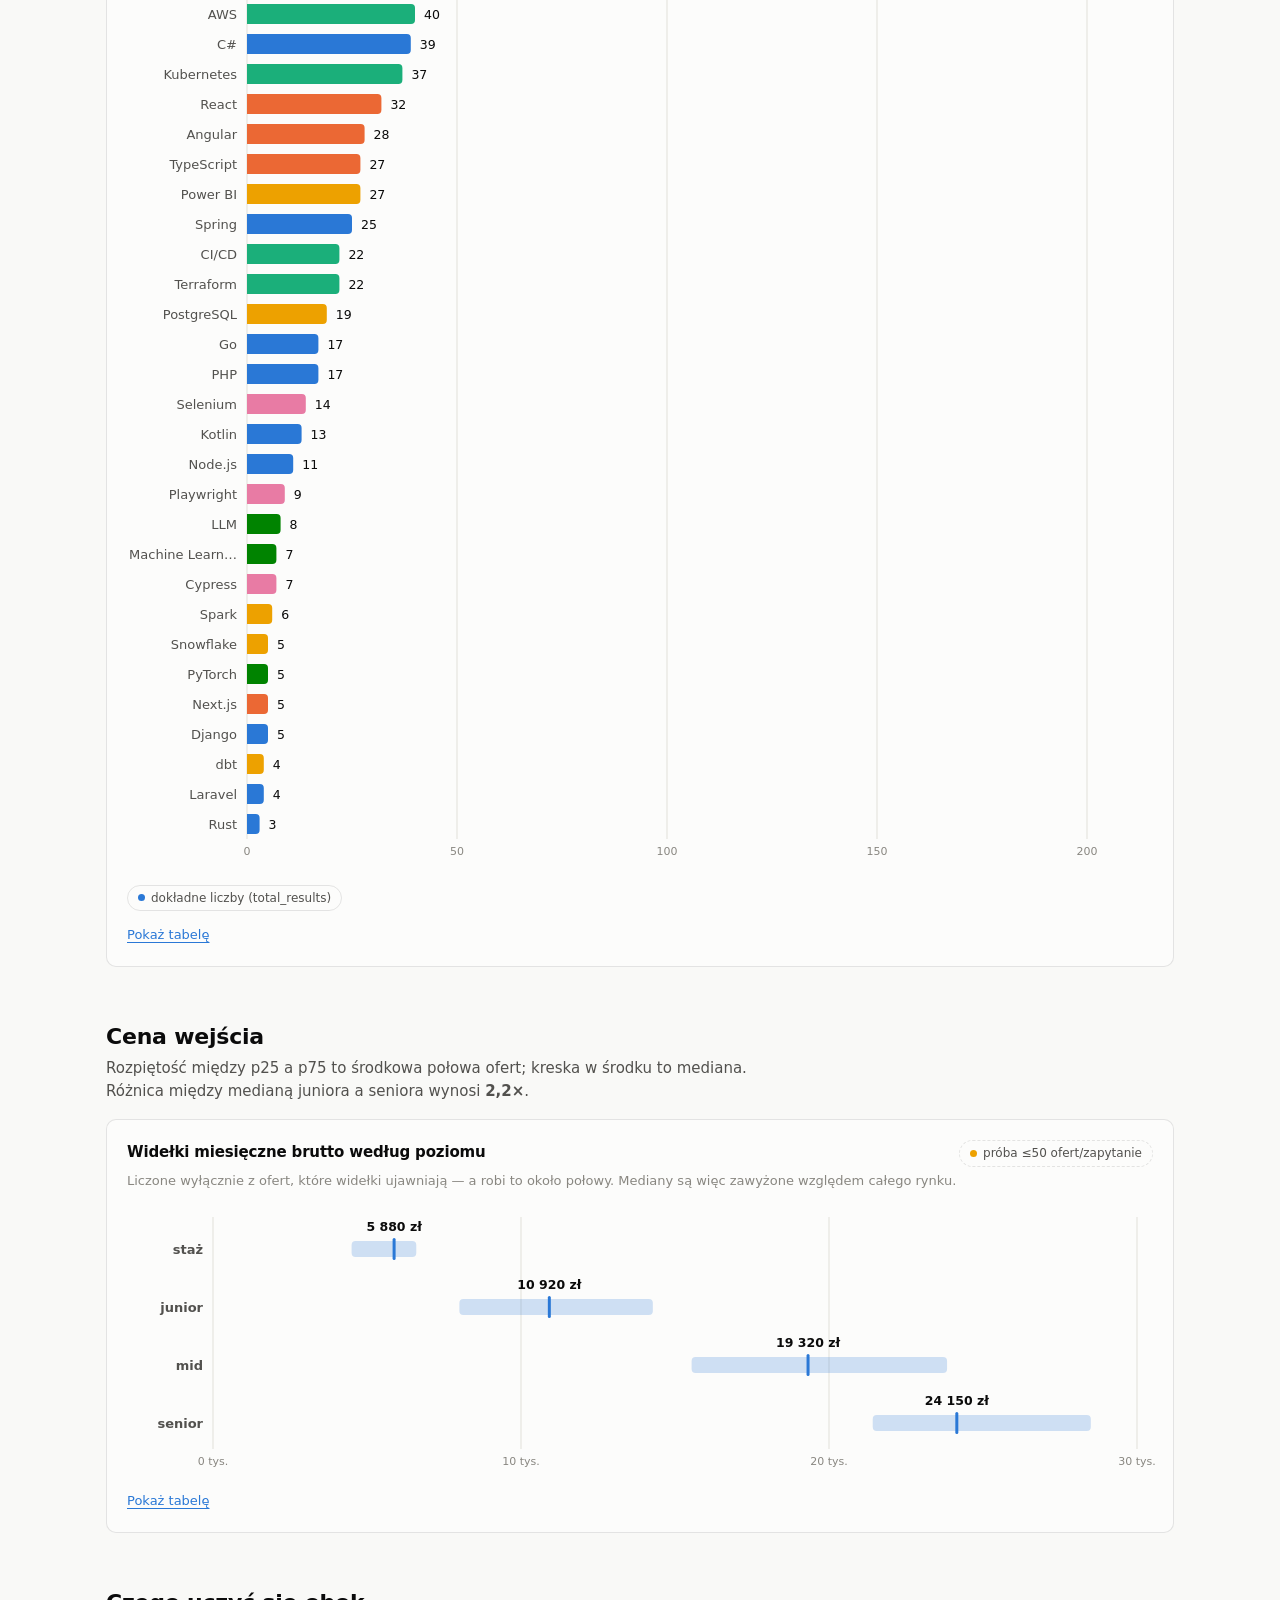
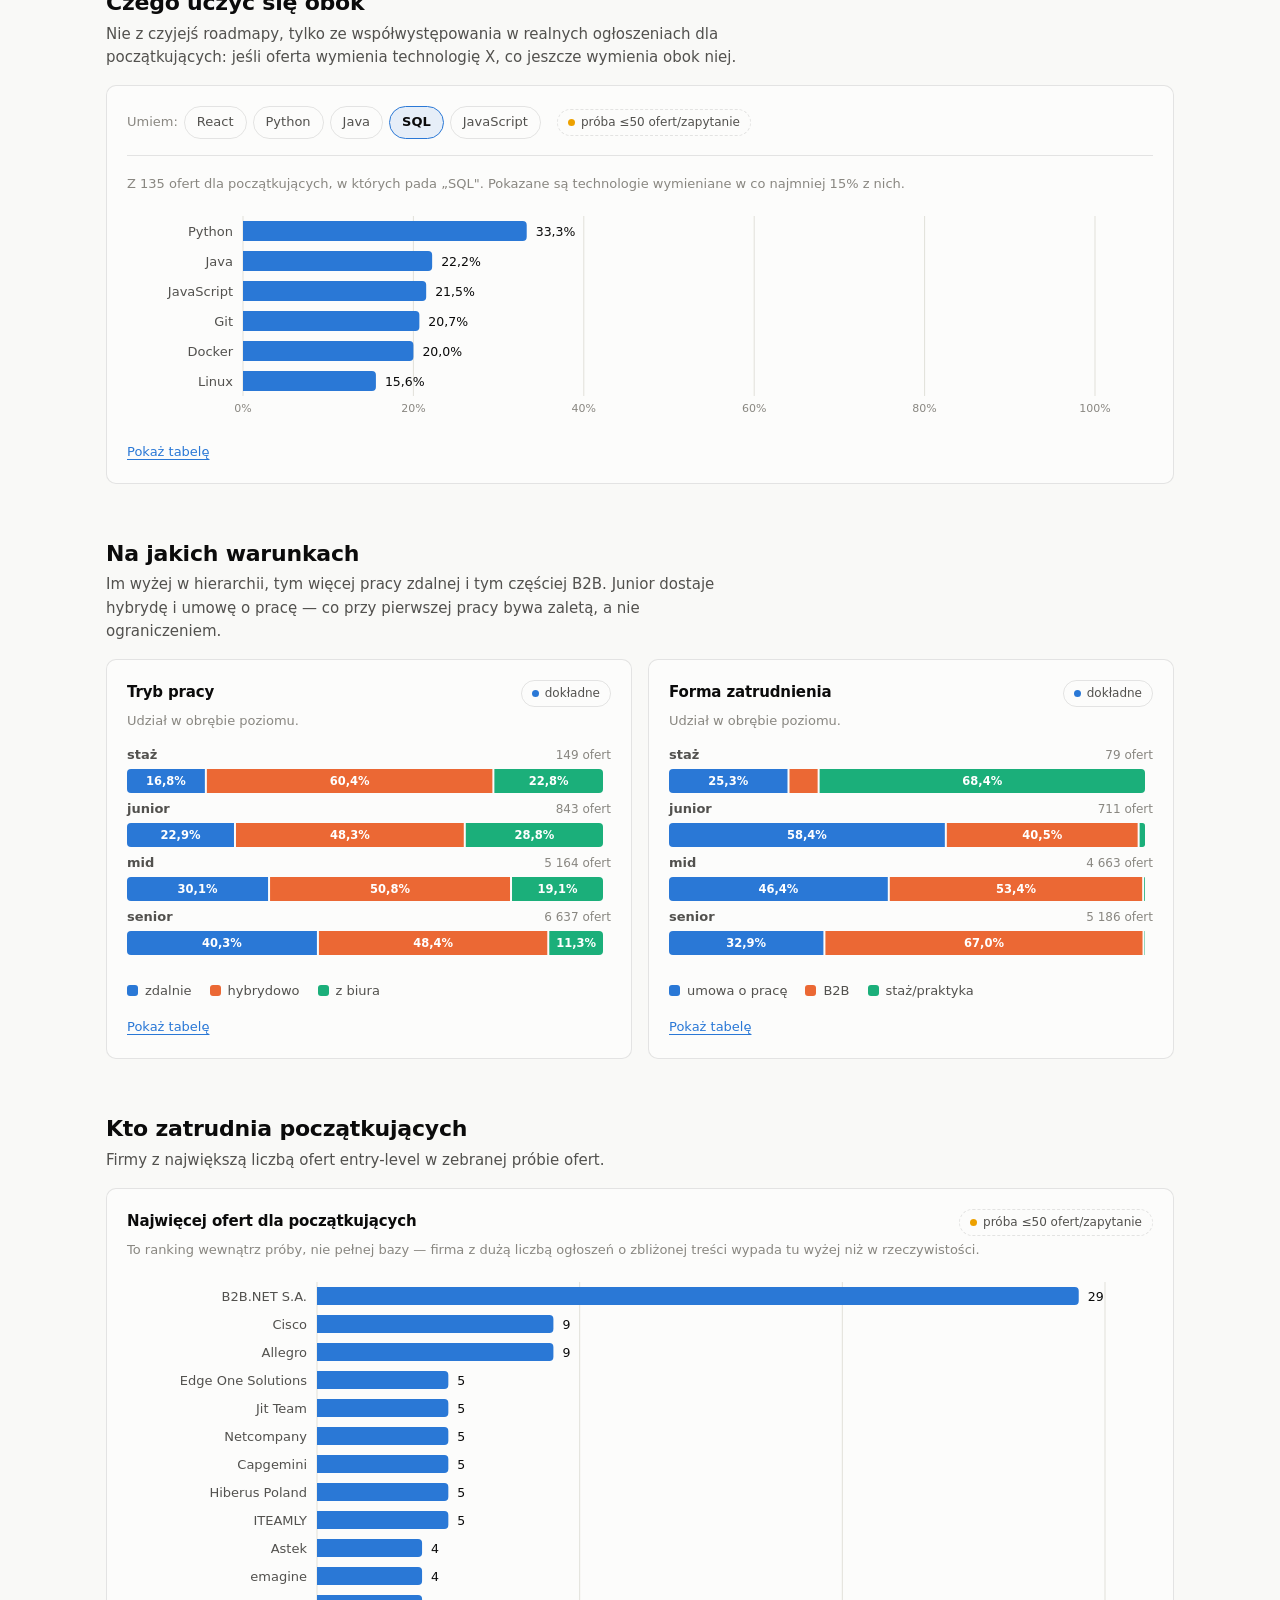
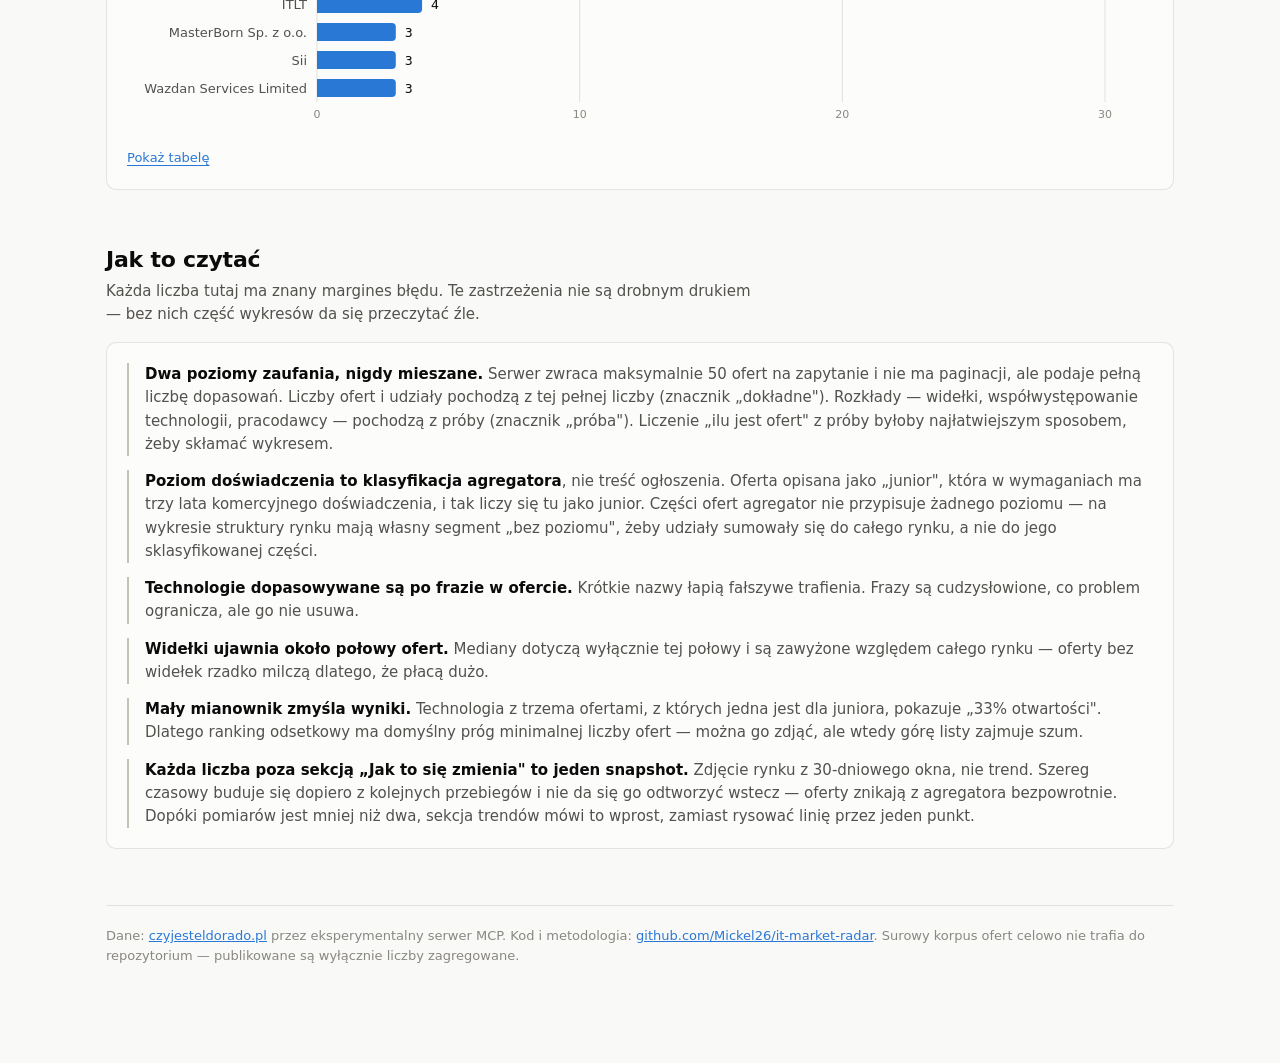
==== commit 12e7cafb: "Wygoda: ostrzezenie o starych danych, matcher na dwuklik, porzadki * Dashboard ostrzega, gdy ostatni" ====
--- a/index.html
+++ b/index.html
@@ -35,6 +35,7 @@
           <span>Korpus próby: <b id="run-corpus">—</b> ofert</span>
           <span>Dane: <a href="https://czyjesteldorado.pl">czyjesteldorado.pl</a> (MCP)</span>
         </div>
+        <p class="data-notice" id="data-notice" role="status" hidden></p>
       </header>
 
       <div id="status" class="loading">Wczytuję raport…</div>
--- a/assets/dashboard.css
+++ b/assets/dashboard.css
@@ -200,6 +200,24 @@
   font-weight: 600;
 }
 
+/* Swiezosc i kompletnosc danych. Nie kolor statusu sam w sobie - ikona
+   i tekst niosa znaczenie, ramka tylko przyciaga wzrok. */
+.data-notice {
+  margin: 16px 0 0;
+  padding: 10px 14px;
+  border: 1px solid var(--border);
+  border-left: 3px solid #fab219;
+  border-radius: 8px;
+  background: var(--surface-1);
+  color: var(--text-secondary);
+  font-size: 14px;
+  max-width: 72ch;
+}
+
+.data-notice b {
+  color: var(--text-primary);
+}
+
 /* ---------- liczba wiodaca + kafelki ---------- */
 
 .hero {
